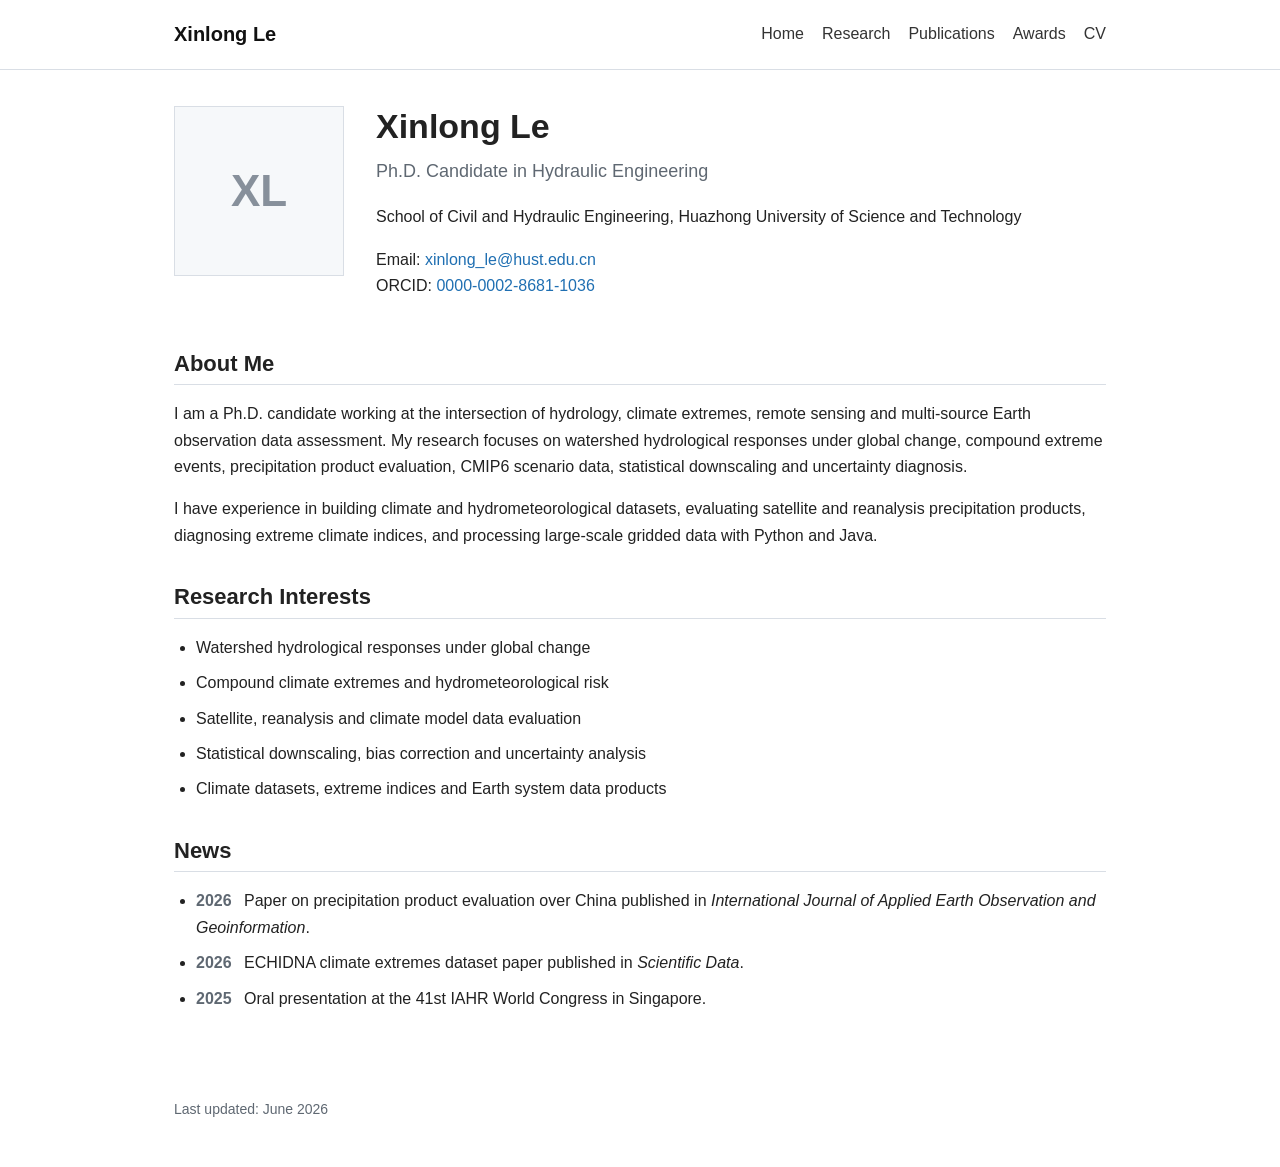
==== index.html @ 72ff37cc "Initial academic homepage" ====
<!DOCTYPE html>
<html lang="en">
<head>
  <meta charset="UTF-8">
  <meta name="viewport" content="width=device-width, initial-scale=1.0">
  <title>Xinlong Le</title>
  <link rel="stylesheet" href="assets/style.css">
</head>
<body>
  <header class="site-header">
    <nav class="nav">
      <a class="brand" href="index.html">Xinlong Le</a>
      <div class="nav-links">
        <a href="index.html">Home</a>
        <a href="research.html">Research</a>
        <a href="publications.html">Publications</a>
        <a href="awards.html">Awards</a>
        <a href="cv.html">CV</a>
      </div>
    </nav>
  </header>

  <main class="container">
    <section class="profile">
      <div class="portrait placeholder">XL</div>
      <div>
        <h1>Xinlong Le</h1>
        <p class="subtitle">Ph.D. Candidate in Hydraulic Engineering</p>
        <p>School of Civil and Hydraulic Engineering, Huazhong University of Science and Technology</p>
        <p>
          Email: <a href="mailto:xinlong_le@hust.edu.cn">xinlong_le@hust.edu.cn</a><br>
          ORCID: <a href="https://orcid.org/0000-0002-8681-1036">0000-0002-8681-1036</a>
        </p>
      </div>
    </section>

    <section>
      <h2>About Me</h2>
      <p>
        I am a Ph.D. candidate working at the intersection of hydrology, climate extremes,
        remote sensing and multi-source Earth observation data assessment. My research focuses on
        watershed hydrological responses under global change, compound extreme events, precipitation
        product evaluation, CMIP6 scenario data, statistical downscaling and uncertainty diagnosis.
      </p>
      <p>
        I have experience in building climate and hydrometeorological datasets, evaluating satellite
        and reanalysis precipitation products, diagnosing extreme climate indices, and processing
        large-scale gridded data with Python and Java.
      </p>
    </section>

    <section>
      <h2>Research Interests</h2>
      <ul class="compact-list">
        <li>Watershed hydrological responses under global change</li>
        <li>Compound climate extremes and hydrometeorological risk</li>
        <li>Satellite, reanalysis and climate model data evaluation</li>
        <li>Statistical downscaling, bias correction and uncertainty analysis</li>
        <li>Climate datasets, extreme indices and Earth system data products</li>
      </ul>
    </section>

    <section>
      <h2>News</h2>
      <ul class="news-list">
        <li><span>2026</span> Paper on precipitation product evaluation over China published in <em>International Journal of Applied Earth Observation and Geoinformation</em>.</li>
        <li><span>2026</span> ECHIDNA climate extremes dataset paper published in <em>Scientific Data</em>.</li>
        <li><span>2025</span> Oral presentation at the 41st IAHR World Congress in Singapore.</li>
      </ul>
    </section>
  </main>

  <footer>
    <p>Last updated: June 2026</p>
  </footer>
</body>
</html>
---- assets/style.css ----
:root {
  --text: #222;
  --muted: #5f6872;
  --link: #1f6fb2;
  --line: #d9dee5;
  --soft: #f6f8fa;
}

* {
  box-sizing: border-box;
}

body {
  margin: 0;
  color: var(--text);
  font-family: Arial, Helvetica, sans-serif;
  font-size: 16px;
  line-height: 1.65;
  background: #fff;
}

a {
  color: var(--link);
  text-decoration: none;
}

a:hover {
  text-decoration: underline;
}

.site-header {
  border-bottom: 1px solid var(--line);
  background: #fff;
}

.nav {
  max-width: 980px;
  margin: 0 auto;
  padding: 18px 24px;
  display: flex;
  align-items: center;
  justify-content: space-between;
  gap: 24px;
}

.brand {
  color: #111;
  font-weight: 700;
  font-size: 20px;
}

.nav-links {
  display: flex;
  gap: 18px;
  flex-wrap: wrap;
}

.nav-links a {
  color: #333;
}

.container {
  max-width: 980px;
  margin: 0 auto;
  padding: 36px 24px 56px;
}

.profile {
  display: grid;
  grid-template-columns: 170px 1fr;
  gap: 32px;
  align-items: start;
  margin-bottom: 28px;
}

.portrait {
  width: 170px;
  aspect-ratio: 1;
  border: 1px solid var(--line);
  background: var(--soft);
}

.placeholder {
  display: grid;
  place-items: center;
  color: #87909b;
  font-size: 44px;
  font-weight: 700;
}

h1 {
  margin: 0 0 10px;
  font-size: 34px;
  line-height: 1.2;
}

h2 {
  margin: 34px 0 10px;
  font-size: 22px;
  line-height: 1.3;
  border-bottom: 1px solid var(--line);
  padding-bottom: 6px;
}

.subtitle {
  color: var(--muted);
  font-size: 18px;
  margin-top: 0;
}

.compact-list,
.news-list,
.timeline,
.publication-list {
  padding-left: 22px;
}

.compact-list li,
.news-list li,
.timeline li,
.publication-list li {
  margin-bottom: 9px;
}

.news-list span,
.timeline span {
  color: var(--muted);
  font-weight: 700;
  margin-right: 8px;
}

.publication-list li {
  padding-left: 4px;
}

.note {
  color: var(--muted);
}

.research-item p {
  margin-top: 0;
}

footer {
  max-width: 980px;
  margin: 0 auto;
  padding: 0 24px 32px;
  color: var(--muted);
  font-size: 14px;
}

@media (max-width: 720px) {
  .nav {
    align-items: flex-start;
    flex-direction: column;
  }

  .profile {
    grid-template-columns: 1fr;
  }

  .portrait {
    width: 150px;
  }

  h1 {
    font-size: 30px;
  }
}
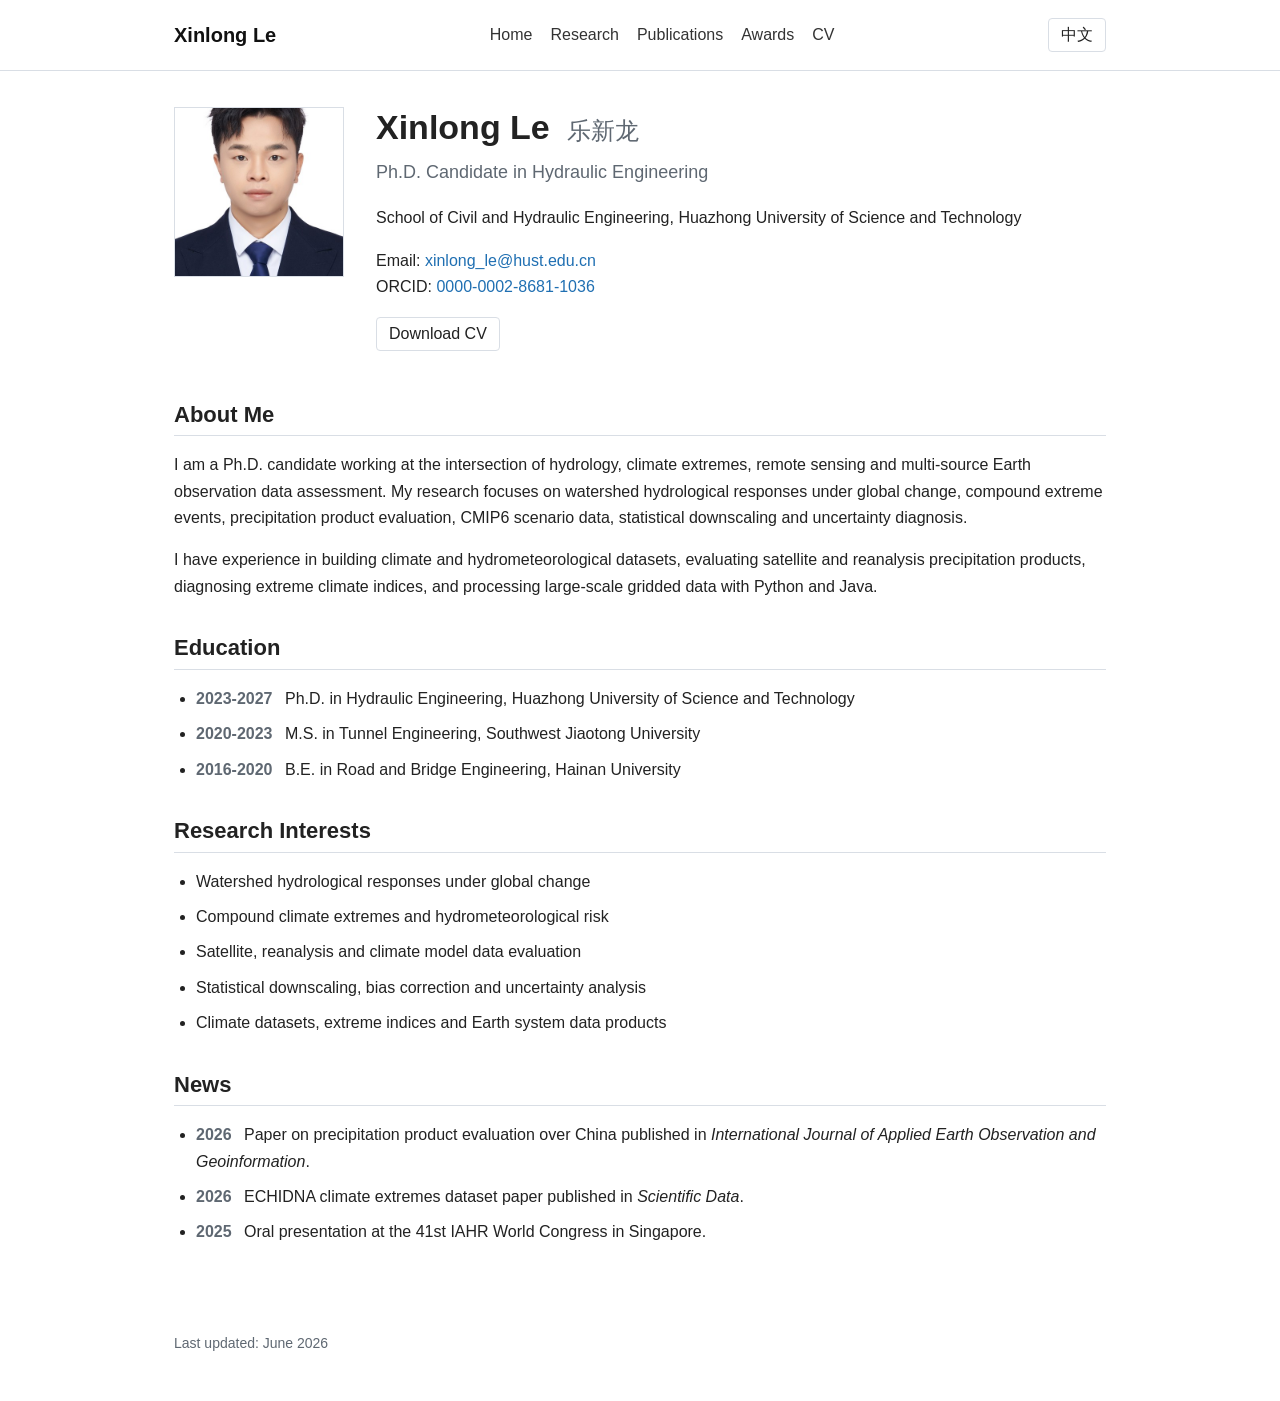
==== commit 59b5f33c: "Add bilingual homepage and downloadable CV" ====
--- a/index.html
+++ b/index.html
@@ -5,36 +5,41 @@
   <meta name="viewport" content="width=device-width, initial-scale=1.0">
   <title>Xinlong Le</title>
   <link rel="stylesheet" href="assets/style.css">
+  <script src="assets/site.js" defer></script>
 </head>
 <body>
   <header class="site-header">
     <nav class="nav">
       <a class="brand" href="index.html">Xinlong Le</a>
       <div class="nav-links">
-        <a href="index.html">Home</a>
-        <a href="research.html">Research</a>
-        <a href="publications.html">Publications</a>
-        <a href="awards.html">Awards</a>
-        <a href="cv.html">CV</a>
+        <a href="index.html" data-en="Home" data-cn="首页">Home</a>
+        <a href="research.html" data-en="Research" data-cn="研究">Research</a>
+        <a href="publications.html" data-en="Publications" data-cn="论文">Publications</a>
+        <a href="awards.html" data-en="Awards" data-cn="荣誉">Awards</a>
+        <a href="cv.html" data-en="CV" data-cn="简历">CV</a>
       </div>
+      <button class="lang-toggle" type="button" data-lang-toggle>中文</button>
     </nav>
   </header>
 
   <main class="container">
     <section class="profile">
-      <div class="portrait placeholder">XL</div>
+      <img class="portrait" src="assets/profile.jpg" alt="Portrait of Xinlong Le">
       <div>
-        <h1>Xinlong Le</h1>
-        <p class="subtitle">Ph.D. Candidate in Hydraulic Engineering</p>
-        <p>School of Civil and Hydraulic Engineering, Huazhong University of Science and Technology</p>
+        <h1>Xinlong Le <span class="cn-name">乐新龙</span></h1>
+        <p class="subtitle" data-en="Ph.D. Candidate in Hydraulic Engineering" data-cn="水利工程博士研究生">Ph.D. Candidate in Hydraulic Engineering</p>
+        <p data-en="School of Civil and Hydraulic Engineering, Huazhong University of Science and Technology" data-cn="华中科技大学 土木与水利工程学院">School of Civil and Hydraulic Engineering, Huazhong University of Science and Technology</p>
         <p>
           Email: <a href="mailto:xinlong_le@hust.edu.cn">xinlong_le@hust.edu.cn</a><br>
           ORCID: <a href="https://orcid.org/0000-0002-8681-1036">0000-0002-8681-1036</a>
         </p>
+        <p class="actions">
+          <a class="button" href="assets/CV_Xinlong_Le.pdf" download data-en="Download CV" data-cn="下载简历">Download CV</a>
+        </p>
       </div>
     </section>
 
-    <section>
+    <section class="lang-panel" data-lang-panel="en">
       <h2>About Me</h2>
       <p>
         I am a Ph.D. candidate working at the intersection of hydrology, climate extremes,
@@ -49,7 +54,38 @@
       </p>
     </section>
 
-    <section>
+    <section class="lang-panel" data-lang-panel="cn">
+      <h2>个人简介</h2>
+      <p>
+        我目前为华中科技大学水利工程专业博士研究生，研究方向交叉于水文水资源、气候极端事件、
+        遥感/再分析降水产品评估与多源地球观测数据分析。博士阶段主要围绕全球变化背景下的
+        流域水文响应、复合极端事件、CMIP6 情景数据、统计降尺度和不确定性诊断开展研究。
+      </p>
+      <p>
+        我具备气候与水文数据集构建、多源降水产品评估、极端气候指数诊断以及大规模格点数据
+        处理经验，熟练使用 Python 和 Java 开展科学计算、模型评价与可视化。
+      </p>
+    </section>
+
+    <section class="lang-panel" data-lang-panel="en">
+      <h2>Education</h2>
+      <ul class="timeline">
+        <li><span>2023-2027</span> Ph.D. in Hydraulic Engineering, Huazhong University of Science and Technology</li>
+        <li><span>2020-2023</span> M.S. in Tunnel Engineering, Southwest Jiaotong University</li>
+        <li><span>2016-2020</span> B.E. in Road and Bridge Engineering, Hainan University</li>
+      </ul>
+    </section>
+
+    <section class="lang-panel" data-lang-panel="cn">
+      <h2>教育背景</h2>
+      <ul class="timeline">
+        <li><span>2023-2027</span> 华中科技大学，水利工程，博士</li>
+        <li><span>2020-2023</span> 西南交通大学，隧道工程，硕士</li>
+        <li><span>2016-2020</span> 海南大学，道路与桥梁工程，本科</li>
+      </ul>
+    </section>
+
+    <section class="lang-panel" data-lang-panel="en">
       <h2>Research Interests</h2>
       <ul class="compact-list">
         <li>Watershed hydrological responses under global change</li>
@@ -60,7 +96,18 @@
       </ul>
     </section>
 
-    <section>
+    <section class="lang-panel" data-lang-panel="cn">
+      <h2>研究兴趣</h2>
+      <ul class="compact-list">
+        <li>全球变化背景下的流域水文响应</li>
+        <li>复合气候极端事件与水文气象风险</li>
+        <li>卫星、再分析与气候模式数据评估</li>
+        <li>统计降尺度、偏差订正与不确定性分析</li>
+        <li>气候数据集、极端指数与地球系统数据产品</li>
+      </ul>
+    </section>
+
+    <section class="lang-panel" data-lang-panel="en">
       <h2>News</h2>
       <ul class="news-list">
         <li><span>2026</span> Paper on precipitation product evaluation over China published in <em>International Journal of Applied Earth Observation and Geoinformation</em>.</li>
@@ -68,10 +115,19 @@
         <li><span>2025</span> Oral presentation at the 41st IAHR World Congress in Singapore.</li>
       </ul>
     </section>
+
+    <section class="lang-panel" data-lang-panel="cn">
+      <h2>近期动态</h2>
+      <ul class="news-list">
+        <li><span>2026</span> 中国区域 28 套降水产品多准则评估论文发表于 <em>International Journal of Applied Earth Observation and Geoinformation</em>。</li>
+        <li><span>2026</span> ECHIDNA 极端气候指数数据集论文发表于 <em>Scientific Data</em>。</li>
+        <li><span>2025</span> 赴新加坡参加第 41 届 IAHR World Congress 并作口头汇报。</li>
+      </ul>
+    </section>
   </main>
 
   <footer>
-    <p>Last updated: June 2026</p>
+    <p data-en="Last updated: June 2026" data-cn="最后更新：2026 年 6 月">Last updated: June 2026</p>
   </footer>
 </body>
 </html>
--- a/assets/style.css
+++ b/assets/style.css
@@ -40,7 +40,7 @@
   display: flex;
   align-items: center;
   justify-content: space-between;
-  gap: 24px;
+  gap: 18px;
 }
 
 .brand {
@@ -57,6 +57,30 @@
 
 .nav-links a {
   color: #333;
+}
+
+.lang-toggle,
+.button {
+  border: 1px solid var(--line);
+  border-radius: 4px;
+  background: #fff;
+  color: #222;
+  cursor: pointer;
+  display: inline-flex;
+  align-items: center;
+  justify-content: center;
+  min-height: 34px;
+  padding: 6px 12px;
+  font: inherit;
+  line-height: 1.2;
+  white-space: nowrap;
+}
+
+.lang-toggle:hover,
+.button:hover {
+  border-color: var(--link);
+  color: var(--link);
+  text-decoration: none;
 }
 
 .container {
@@ -78,6 +102,8 @@
   aspect-ratio: 1;
   border: 1px solid var(--line);
   background: var(--soft);
+  object-fit: cover;
+  display: block;
 }
 
 .placeholder {
@@ -108,6 +134,35 @@
   margin-top: 0;
 }
 
+.cn-name {
+  color: var(--muted);
+  font-size: 24px;
+  font-weight: 400;
+  margin-left: 8px;
+}
+
+.actions {
+  margin-top: 16px;
+}
+
+.page-heading {
+  display: flex;
+  align-items: center;
+  justify-content: space-between;
+  gap: 16px;
+  border-bottom: 1px solid var(--line);
+  margin-bottom: 18px;
+  padding-bottom: 10px;
+}
+
+.page-heading h1 {
+  margin-bottom: 0;
+}
+
+.page-heading + .lang-panel h2:first-child {
+  margin-top: 12px;
+}
+
 .compact-list,
 .news-list,
 .timeline,
@@ -166,4 +221,15 @@
   h1 {
     font-size: 30px;
   }
-}
+
+  .cn-name {
+    display: block;
+    margin-left: 0;
+    margin-top: 3px;
+  }
+
+  .page-heading {
+    align-items: flex-start;
+    flex-direction: column;
+  }
+}
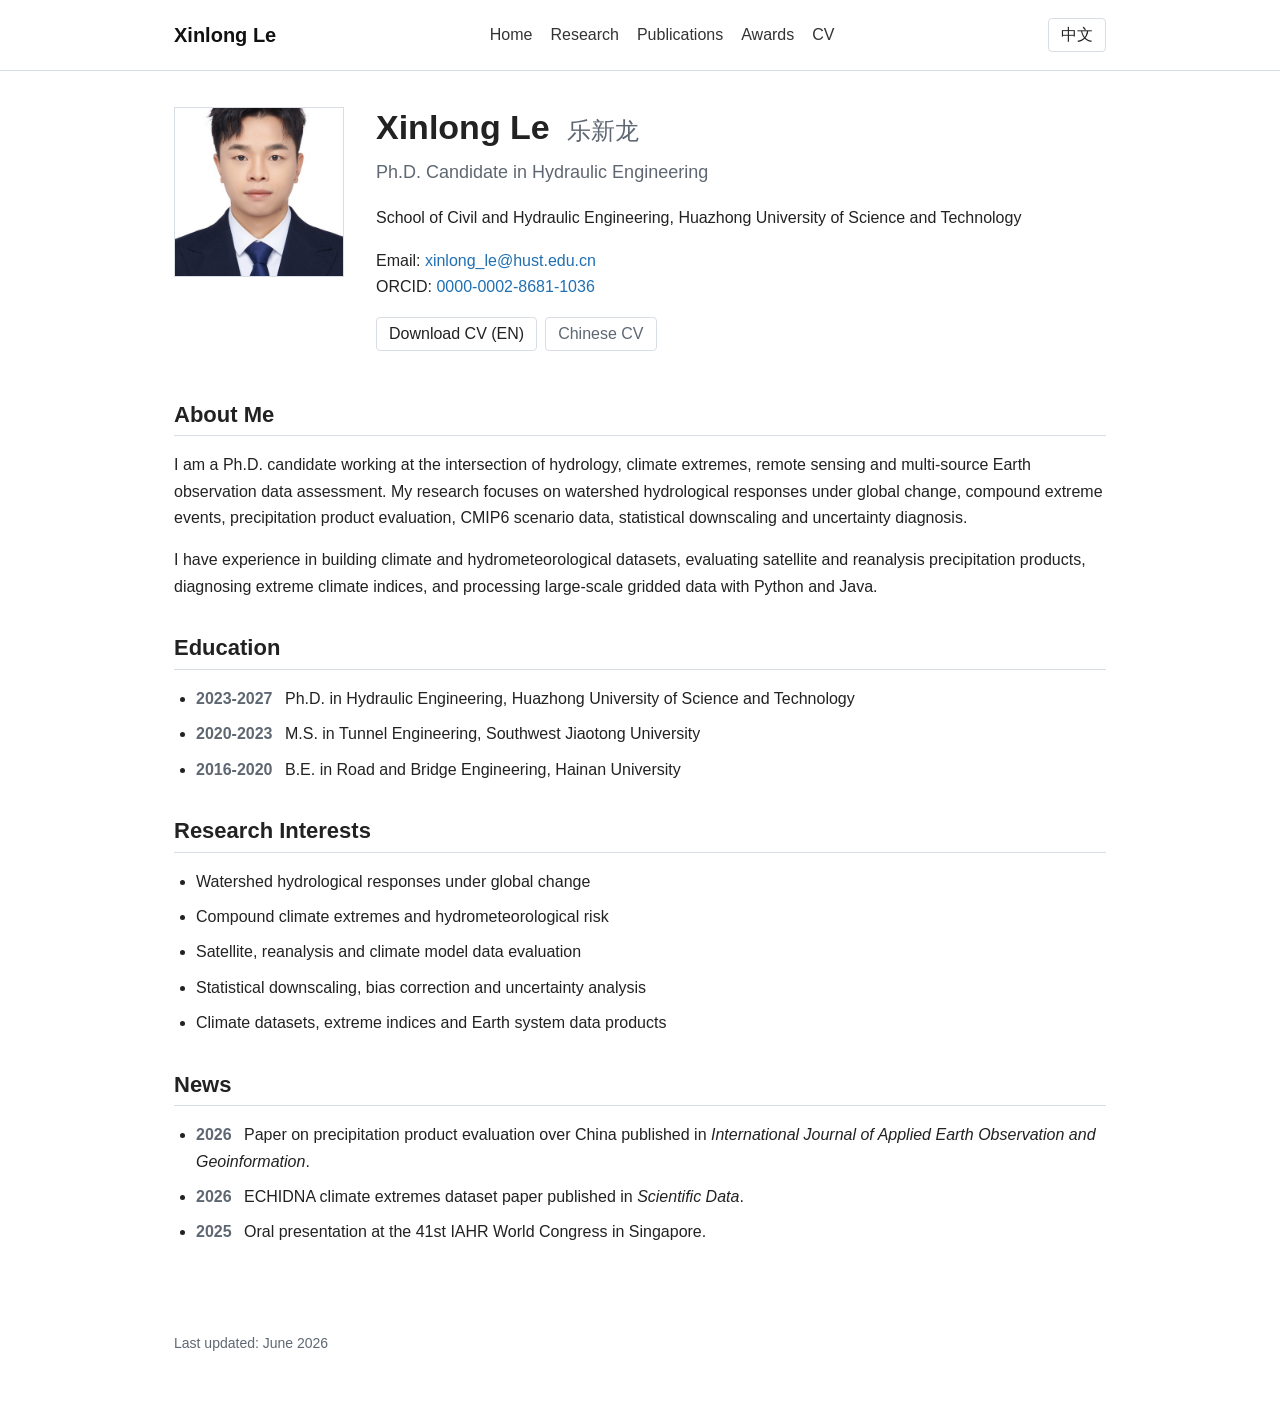
==== commit 8b0499dc: "Add English downloadable CV" ====
--- a/index.html
+++ b/index.html
@@ -34,7 +34,8 @@
           ORCID: <a href="https://orcid.org/0000-0002-8681-1036">0000-0002-8681-1036</a>
         </p>
         <p class="actions">
-          <a class="button" href="assets/CV_Xinlong_Le.pdf" download data-en="Download CV" data-cn="下载简历">Download CV</a>
+          <a class="button" href="assets/CV_Xinlong_Le.pdf" download data-en="Download CV (EN)" data-cn="下载英文简历">Download CV (EN)</a>
+          <a class="button secondary" href="assets/CV_Xinlong_Le_CN.pdf" download data-en="Chinese CV" data-cn="中文简历">Chinese CV</a>
         </p>
       </div>
     </section>
--- a/assets/style.css
+++ b/assets/style.css
@@ -143,6 +143,13 @@
 
 .actions {
   margin-top: 16px;
+  display: flex;
+  flex-wrap: wrap;
+  gap: 8px;
+}
+
+.button.secondary {
+  color: var(--muted);
 }
 
 .page-heading {
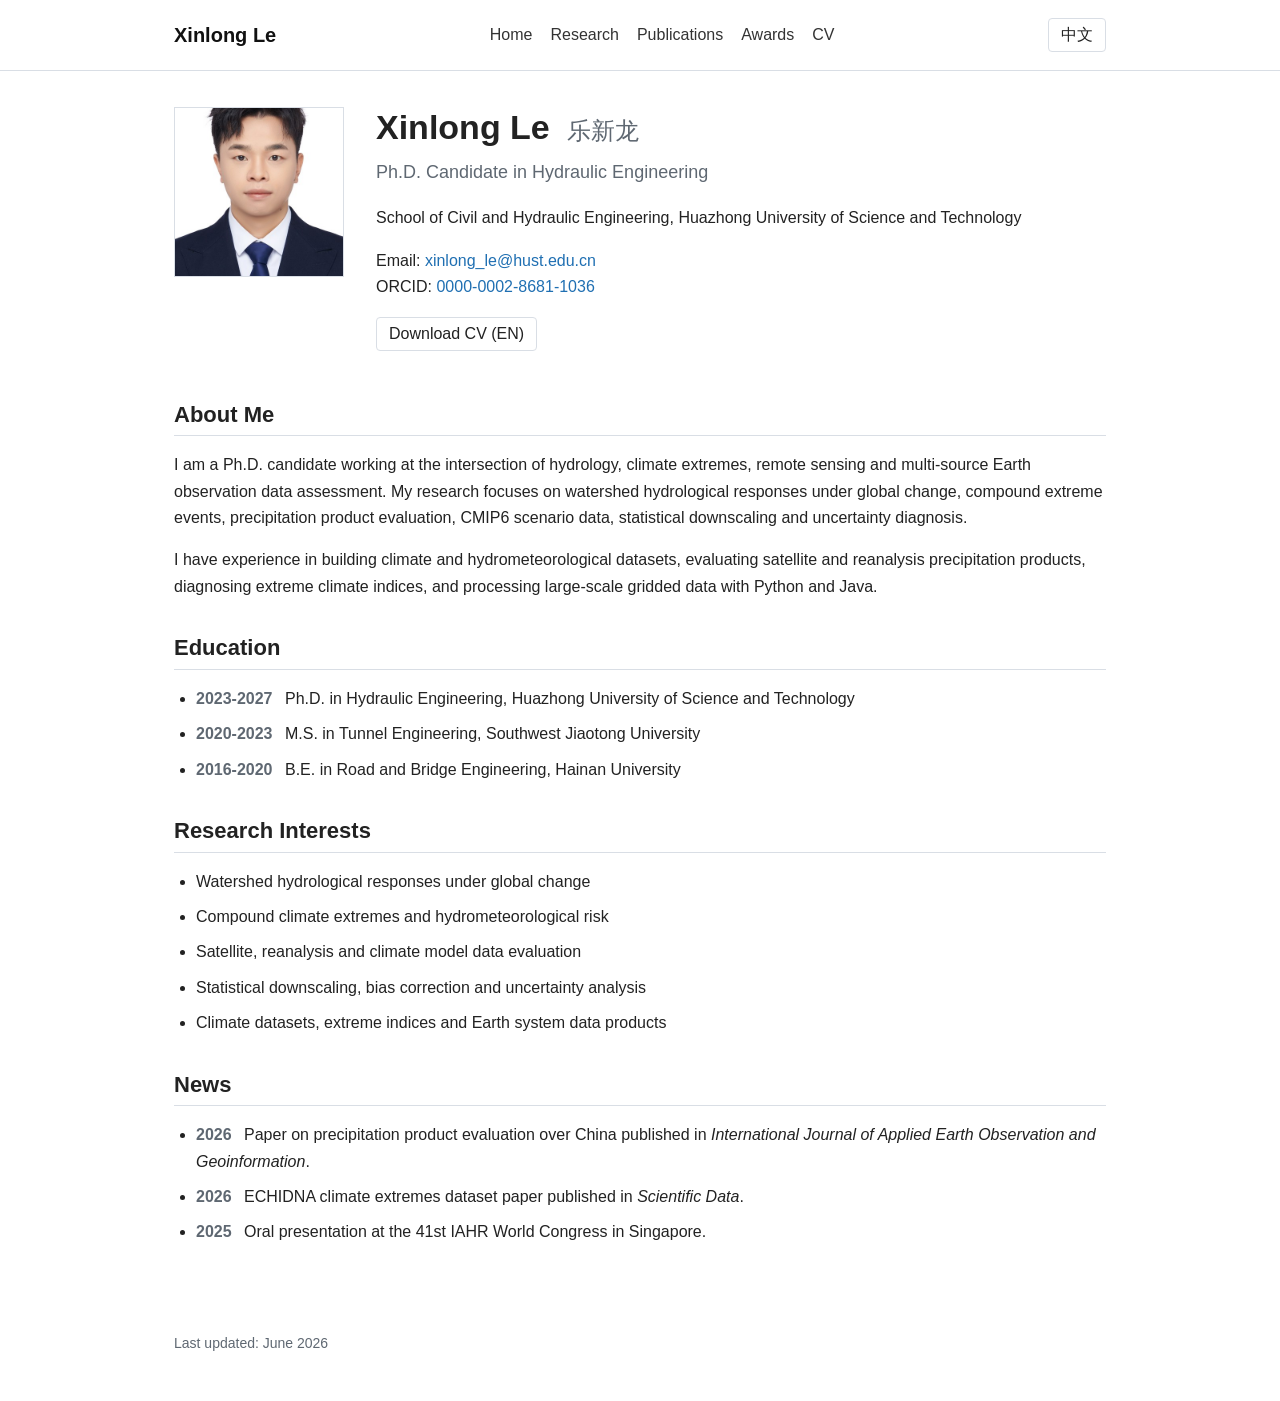
==== commit e2248ade: "Use English CV as primary download" ====
--- a/index.html
+++ b/index.html
@@ -35,7 +35,6 @@
         </p>
         <p class="actions">
           <a class="button" href="assets/CV_Xinlong_Le.pdf" download data-en="Download CV (EN)" data-cn="下载英文简历">Download CV (EN)</a>
-          <a class="button secondary" href="assets/CV_Xinlong_Le_CN.pdf" download data-en="Chinese CV" data-cn="中文简历">Chinese CV</a>
         </p>
       </div>
     </section>
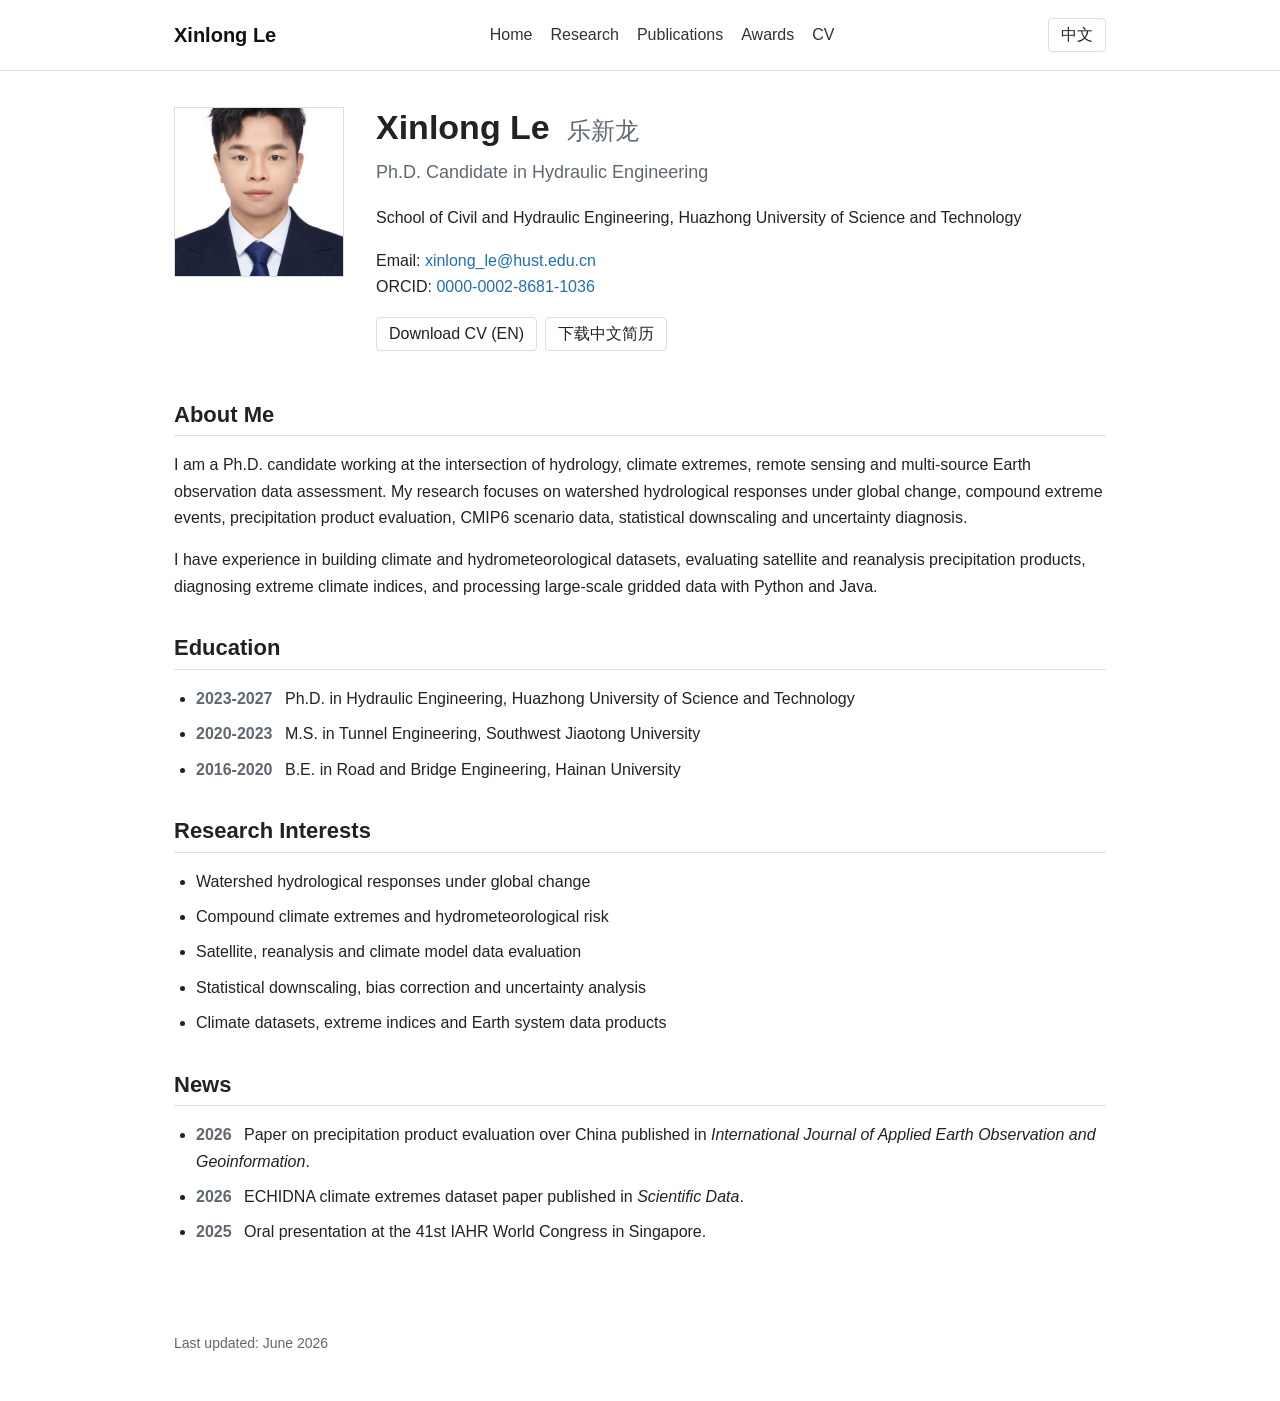
==== commit 1184dbf6: "Use separate CV download links by language" ====
--- a/index.html
+++ b/index.html
@@ -34,7 +34,8 @@
           ORCID: <a href="https://orcid.org/0000-0002-8681-1036">0000-0002-8681-1036</a>
         </p>
         <p class="actions">
-          <a class="button" href="assets/CV_Xinlong_Le.pdf" download data-en="Download CV (EN)" data-cn="下载英文简历">Download CV (EN)</a>
+          <a class="button lang-panel" data-lang-panel="en" href="assets/CV_Xinlong_Le.pdf" download>Download CV (EN)</a>
+          <a class="button lang-panel" data-lang-panel="cn" href="assets/CV_Xinlong_Le_CN.pdf" download>下载中文简历</a>
         </p>
       </div>
     </section>
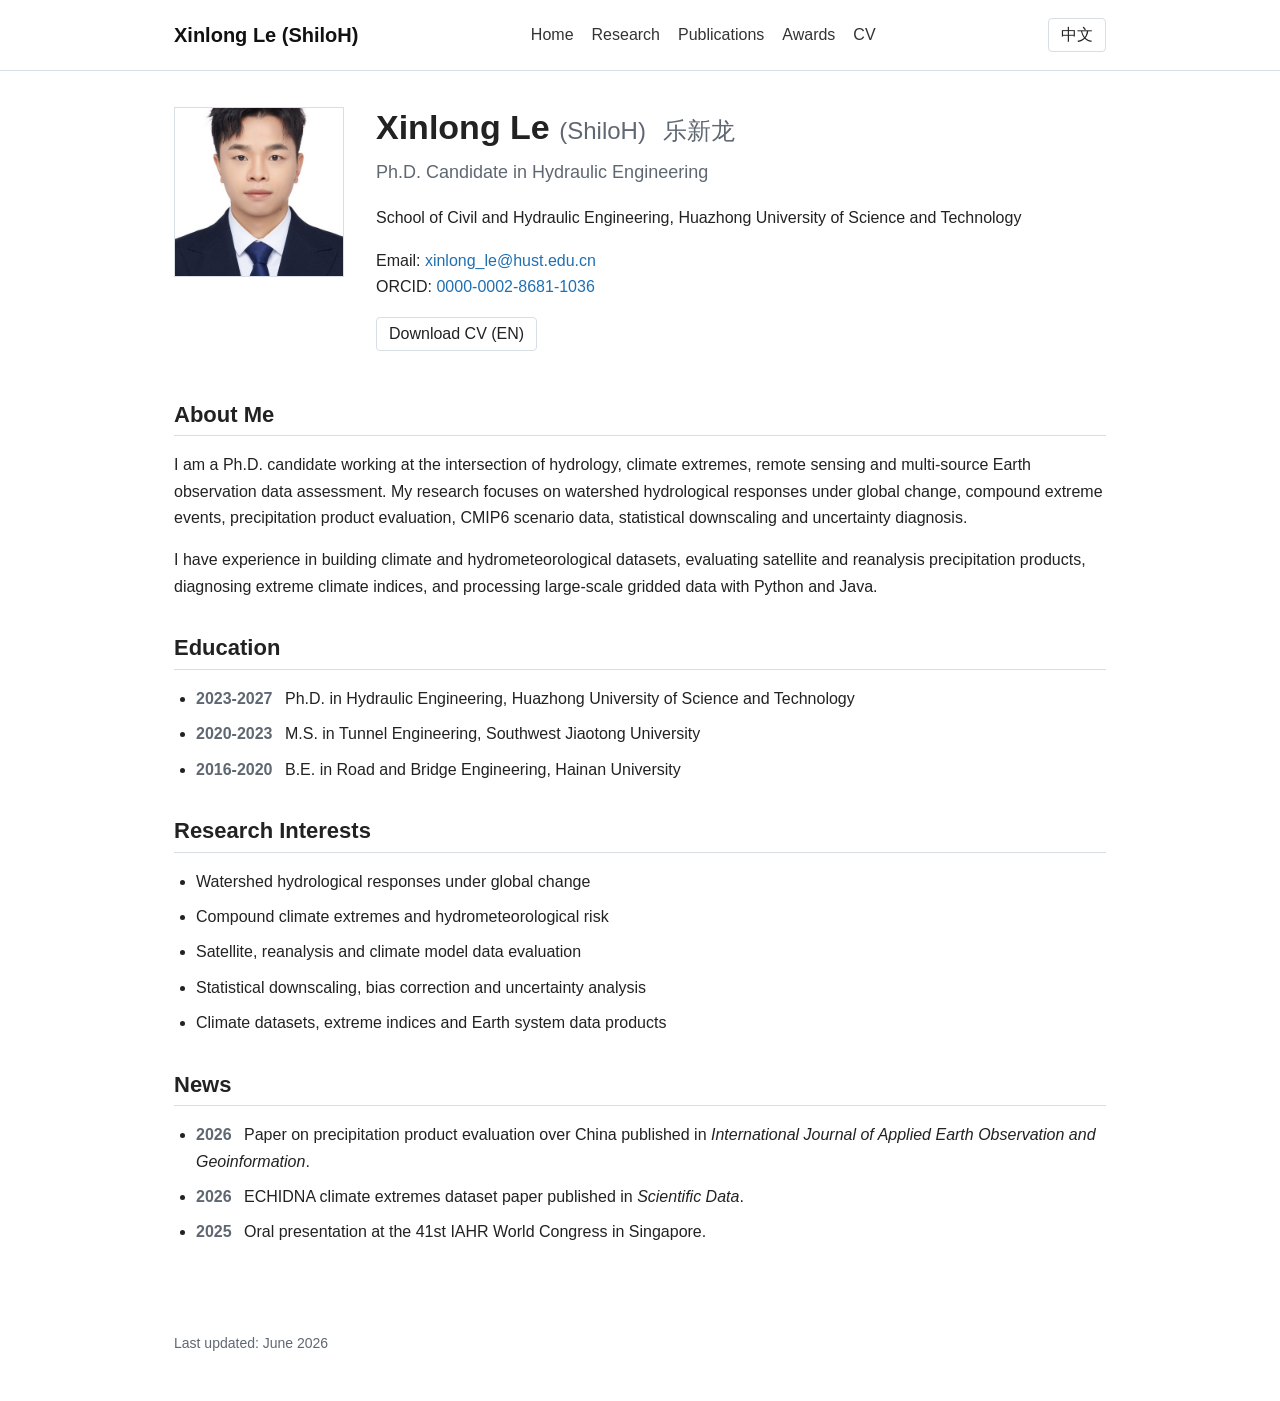
==== commit 3c6a76ff: "Add ShiloH display name" ====
--- a/index.html
+++ b/index.html
@@ -3,14 +3,14 @@
 <head>
   <meta charset="UTF-8">
   <meta name="viewport" content="width=device-width, initial-scale=1.0">
-  <title>Xinlong Le</title>
+  <title>Xinlong Le (ShiloH)</title>
   <link rel="stylesheet" href="assets/style.css">
   <script src="assets/site.js" defer></script>
 </head>
 <body>
   <header class="site-header">
     <nav class="nav">
-      <a class="brand" href="index.html">Xinlong Le</a>
+      <a class="brand" href="index.html">Xinlong Le (ShiloH)</a>
       <div class="nav-links">
         <a href="index.html" data-en="Home" data-cn="首页">Home</a>
         <a href="research.html" data-en="Research" data-cn="研究">Research</a>
@@ -26,7 +26,7 @@
     <section class="profile">
       <img class="portrait" src="assets/profile.jpg" alt="Portrait of Xinlong Le">
       <div>
-        <h1>Xinlong Le <span class="cn-name">乐新龙</span></h1>
+        <h1>Xinlong Le <span class="alias">(ShiloH)</span> <span class="cn-name">乐新龙</span></h1>
         <p class="subtitle" data-en="Ph.D. Candidate in Hydraulic Engineering" data-cn="水利工程博士研究生">Ph.D. Candidate in Hydraulic Engineering</p>
         <p data-en="School of Civil and Hydraulic Engineering, Huazhong University of Science and Technology" data-cn="华中科技大学 土木与水利工程学院">School of Civil and Hydraulic Engineering, Huazhong University of Science and Technology</p>
         <p>
--- a/assets/style.css
+++ b/assets/style.css
@@ -8,6 +8,10 @@
 
 * {
   box-sizing: border-box;
+}
+
+[hidden] {
+  display: none !important;
 }
 
 body {
@@ -141,6 +145,12 @@
   margin-left: 8px;
 }
 
+.alias {
+  color: var(--muted);
+  font-size: 24px;
+  font-weight: 400;
+}
+
 .actions {
   margin-top: 16px;
   display: flex;
@@ -203,6 +213,19 @@
   margin-top: 0;
 }
 
+.research-item {
+  margin-bottom: 34px;
+}
+
+.research-image {
+  width: 100%;
+  aspect-ratio: 16 / 7;
+  display: block;
+  object-fit: cover;
+  border: 1px solid var(--line);
+  margin: 0 0 14px;
+}
+
 footer {
   max-width: 980px;
   margin: 0 auto;
@@ -229,6 +252,7 @@
     font-size: 30px;
   }
 
+  .alias,
   .cn-name {
     display: block;
     margin-left: 0;
